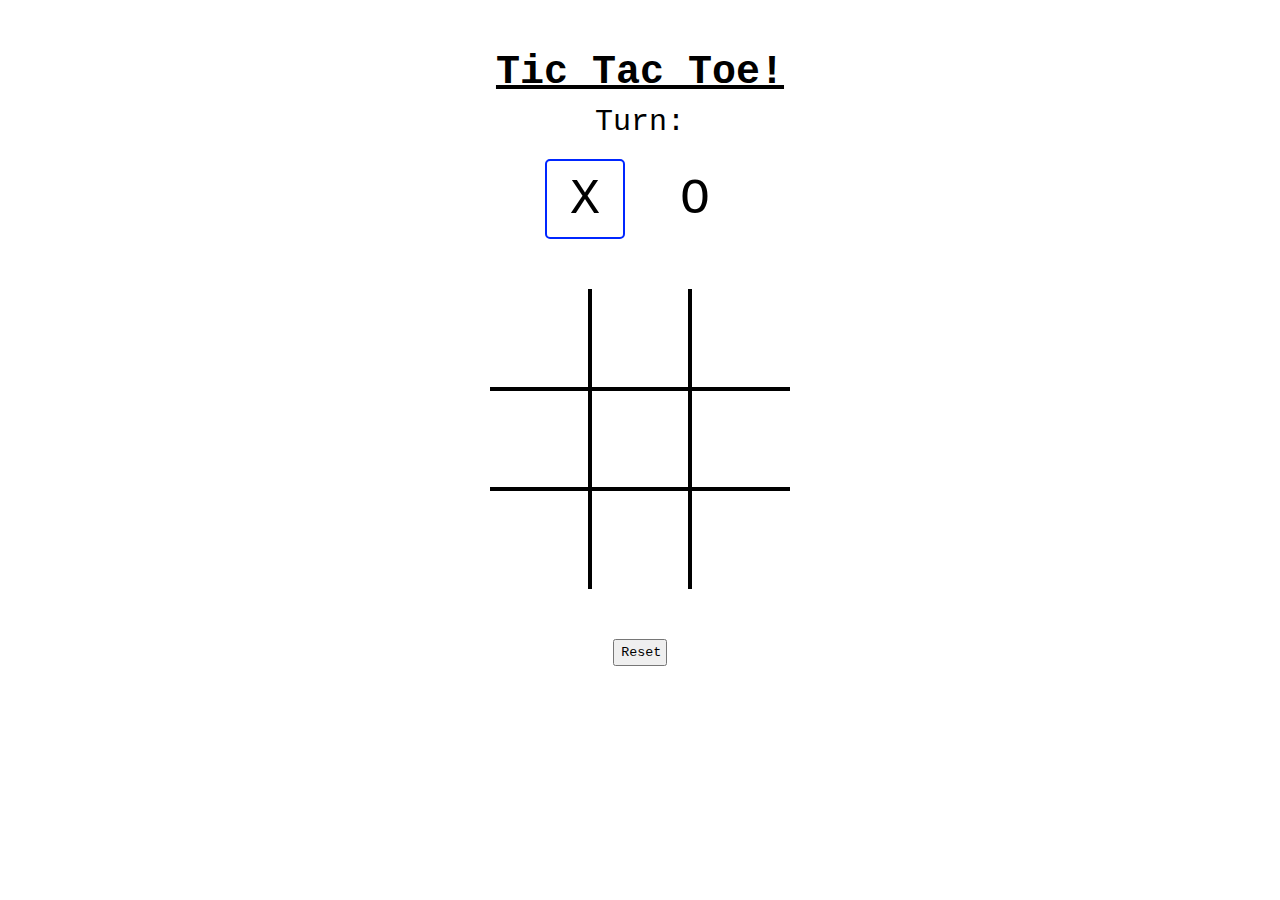
==== index.html @ 90eef6b8 "Added turn indication" ====
<!DOCTYPE html>
<html lang="en">
  <head>
    <meta charset="UTF-8" />
    <meta http-equiv="X-UA-Compatible" content="IE=edge" />
    <meta name="viewport" content="width=device-width, initial-scale=1.0" />
    <link rel="stylesheet" href="style.css" />
    <script src="./scripts.js" defer></script>
    <title>Tic Tac Toe</title>
  </head>
  <body>
    <div id="header">
      <div class="title">Tic Tac Toe!</div>
    </div>
    <!-- <div id="score-container">
        <div id="score-player" >Player: 0</div>
        <div id="score-computer">Computer: 0</div>
      </div> -->
      <div id="text">Turn:</div>
      <div id="turn-container">
        <div id="x-turn" class="turn">X</div>
        <div id="o-turn">O</div>
      </div>

    <div id="board-container">
      <div id="board">
        <div data-cell></div>
        <div data-cell></div>
        <div data-cell></div>
        <div data-cell></div>
        <div data-cell></div>
        <div data-cell></div>
        <div data-cell></div>
        <div data-cell></div>
        <div data-cell></div>
      </div>
    </div>
    <button id="reset">Reset</button>
    <div id="win-popup">
      <h1 id="win-result"></h1>
    </div>
  </body>
</html>
---- style.css ----
* {
    margin: 0;
    box-sizing: border-box;
    font-family: 'Courier New', Courier, monospace;
}

body {
    display: flex;
    flex-direction: column;
    align-items: center;
    width: 100vw;
    height: 100vh;
}

.title {
    font-size: 40px;
    font-weight: 600;
    text-decoration: underline;
}

#header {
    padding-top: 50px;
    display: flex;
    width: 100%;
    align-items: center;
    justify-content: center;
}


#board-container {
    display: flex;
    flex-direction: column;
    margin-top: 50px;
}

#score-container{
    display: flex;
    justify-content: space-between;
    width: max(30%, 200px);
    margin-top: 50px;
    margin-bottom: 50px;
    align-items: center;
    padding-bottom: 20px;
}

#score-player, #score-computer {
    font-weight: 700;
    font-size: 19px;
}

#board {
    display: grid;
    grid-template-columns: repeat(3, 1fr);
}

#board :nth-child(-n + 3 ){
    border-top: none;
    
}

#board :nth-child(n + 7){
    border-bottom: none;
}

#board :nth-child(3n - 2) {
  border-left: none;
}

#board :nth-child(3n){
    border-right: none;
}

[data-cell]{
    display: flex;
    justify-content: center;
    align-items: center;
    font-size: 60px;
    font-weight: 500;
    border: solid 2px rgb(0, 0, 0);
    height: 100px;
    width: 100px;
}

[data-cell]:hover {
    cursor:pointer;
    background-color: rgba(0, 0, 0, 0.1);
}

button {
    font-size: 15 px;
    height: 2em;
    width: 4em;
    margin-top: 50px;
}

.active {
    visibility: visible;
}

#turn-container{
    display: flex;
    margin-top: 20px;
    gap: 30px;
}

 #text {
    width: 100%;
    text-align: center;
    margin-top: 10px;
    font-size: 30px;
}

#x-turn, #o-turn{
    height: 80px;
    width: 80px;
    display: flex;
    align-items: center;
    justify-content: center;
    border-radius: 5px;
    font-size: 50px;
}


.turn{
    border: 2px solid rgb(0, 38, 255);
}
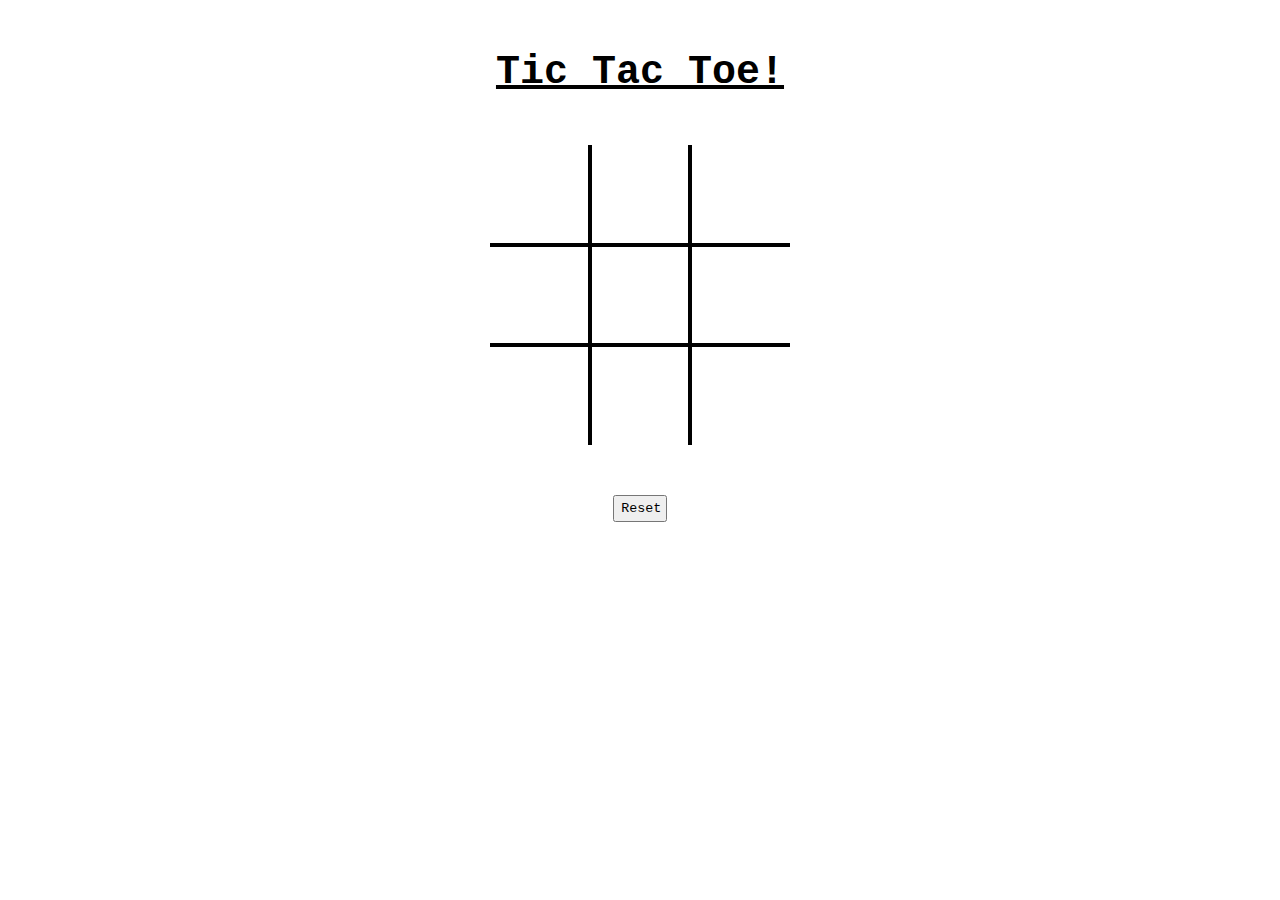
==== commit 9baf80e2: "Removed turn indication:" ====
--- a/index.html
+++ b/index.html
@@ -16,11 +16,7 @@
         <div id="score-player" >Player: 0</div>
         <div id="score-computer">Computer: 0</div>
       </div> -->
-      <div id="text">Turn:</div>
-      <div id="turn-container">
-        <div id="x-turn" class="turn">X</div>
-        <div id="o-turn">O</div>
-      </div>
+      
 
     <div id="board-container">
       <div id="board">
--- a/style.css
+++ b/style.css
@@ -97,30 +97,7 @@
     visibility: visible;
 }
 
-#turn-container{
-    display: flex;
+#win-popup {
     margin-top: 20px;
-    gap: 30px;
 }
 
- #text {
-    width: 100%;
-    text-align: center;
-    margin-top: 10px;
-    font-size: 30px;
-}
-
-#x-turn, #o-turn{
-    height: 80px;
-    width: 80px;
-    display: flex;
-    align-items: center;
-    justify-content: center;
-    border-radius: 5px;
-    font-size: 50px;
-}
-
-
-.turn{
-    border: 2px solid rgb(0, 38, 255);
-}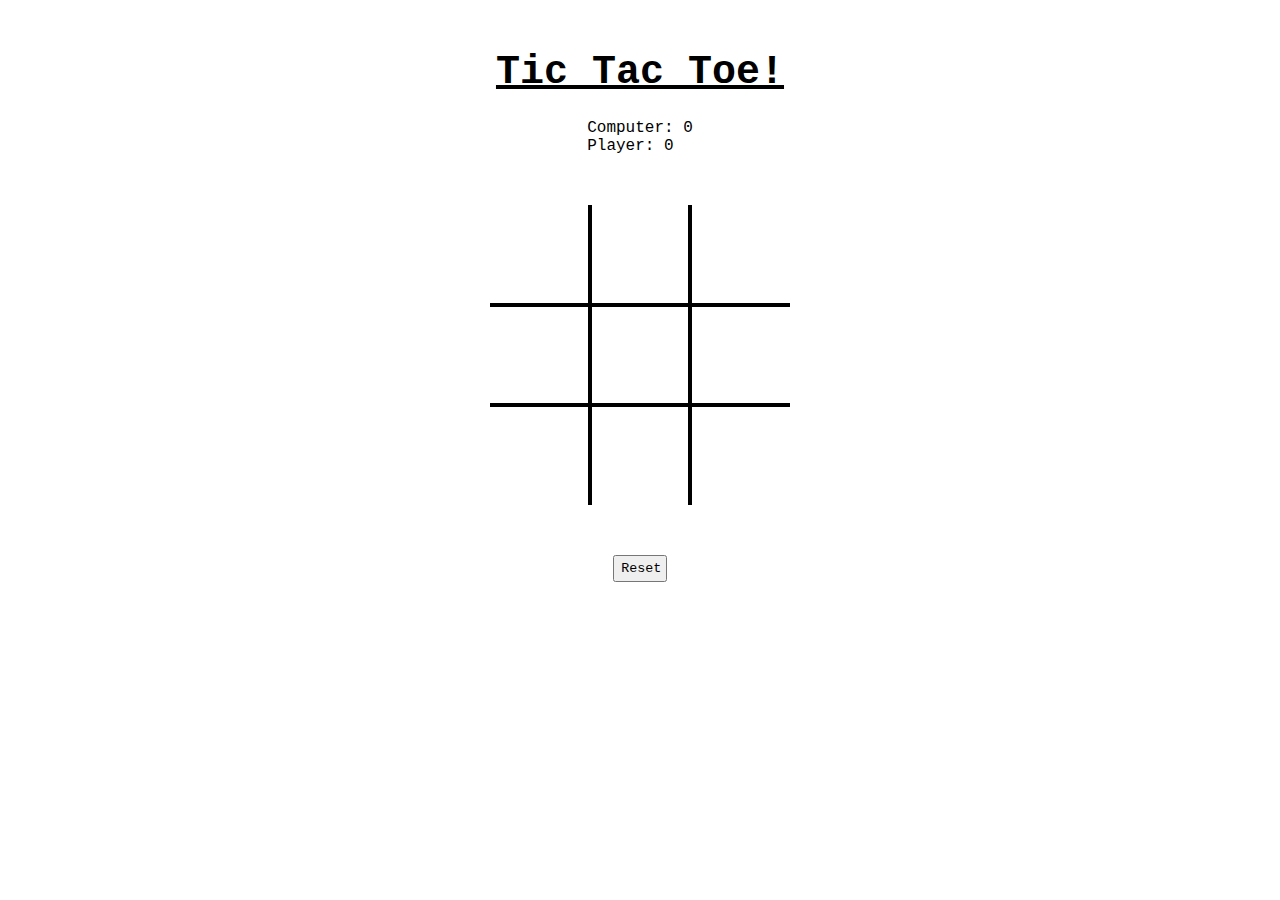
==== commit 44a0ca0b: "Added scoreboard" ====
--- a/index.html
+++ b/index.html
@@ -12,13 +12,14 @@
     <div id="header">
       <div class="title">Tic Tac Toe!</div>
     </div>
-    <!-- <div id="score-container">
-        <div id="score-player" >Player: 0</div>
-        <div id="score-computer">Computer: 0</div>
-      </div> -->
-      
+    <!-- TODO:  -->
+    <!-- Add scoreboard to track either player v. player OR player v. computer games -->
+    <div class="score">
+      <div class="computer-score"></div>
+      <div class="human-score"></div>
+    </div>
 
-    <div id="board-container">
+     <div id="board-container">
       <div id="board">
         <div data-cell></div>
         <div data-cell></div>
--- a/style.css
+++ b/style.css
@@ -33,19 +33,8 @@
     margin-top: 50px;
 }
 
-#score-container{
-    display: flex;
-    justify-content: space-between;
-    width: max(30%, 200px);
-    margin-top: 50px;
-    margin-bottom: 50px;
-    align-items: center;
-    padding-bottom: 20px;
-}
-
-#score-player, #score-computer {
-    font-weight: 700;
-    font-size: 19px;
+.score {
+    margin: 24px 0 0 0;
 }
 
 #board {
@@ -101,3 +90,18 @@
     margin-top: 20px;
 }
 
+#board :nth-child(1):hover {
+    border-top-left-radius: 10px;
+}
+
+#board :nth-child(3):hover {
+    border-top-right-radius: 10px;
+}
+
+#board :nth-child(7):hover {
+    border-bottom-left-radius: 10px;
+}
+
+#board :nth-child(9):hover {
+    border-bottom-right-radius: 10px;
+}
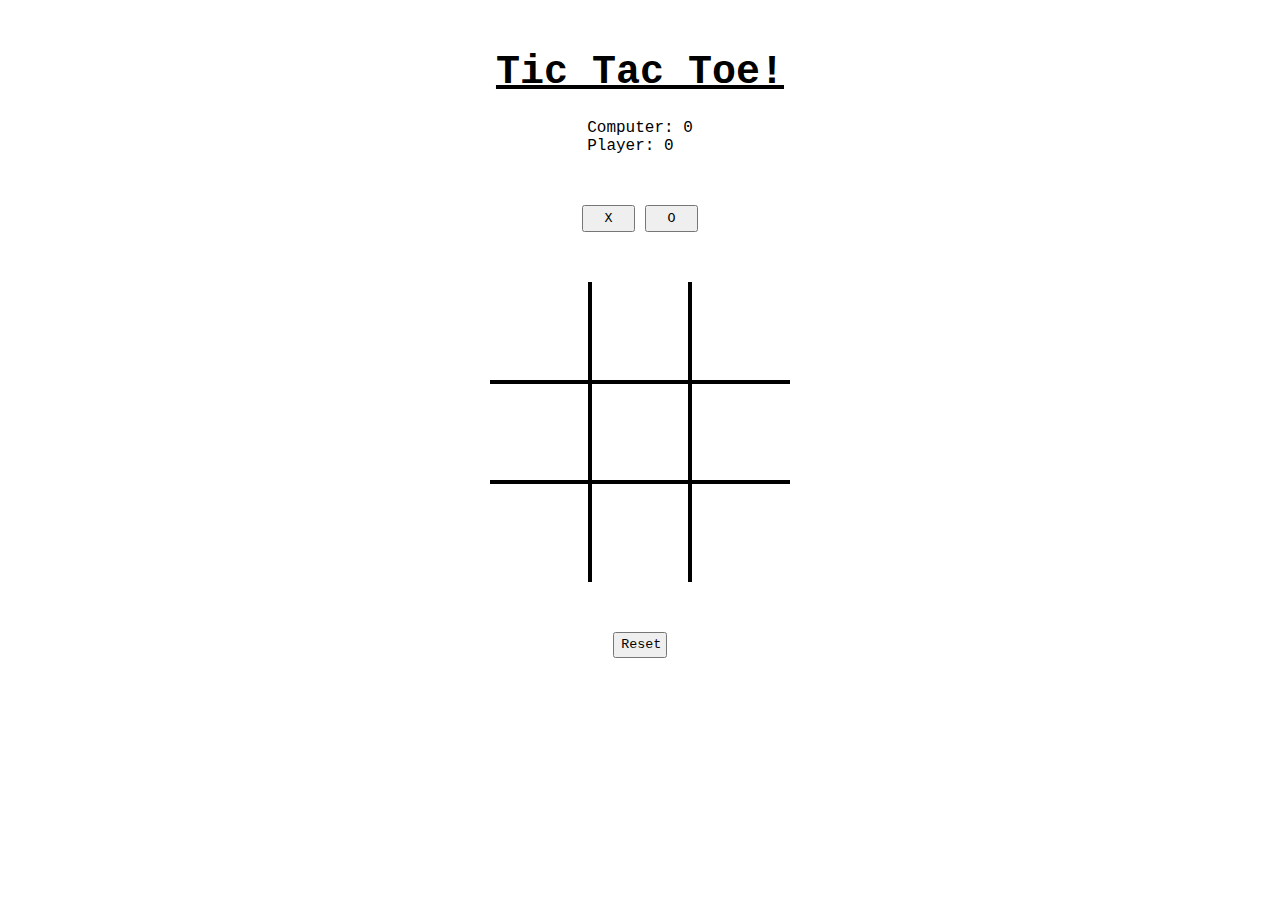
==== commit 85fc6a9a: "buggy but getting there" ====
--- a/index.html
+++ b/index.html
@@ -19,6 +19,10 @@
       <div class="human-score"></div>
     </div>
 
+    <div class="player-selection">
+      <button class="selection selected">X</button>
+      <button class="selection">O</button>
+    </div>
      <div id="board-container">
       <div id="board">
         <div data-cell></div>
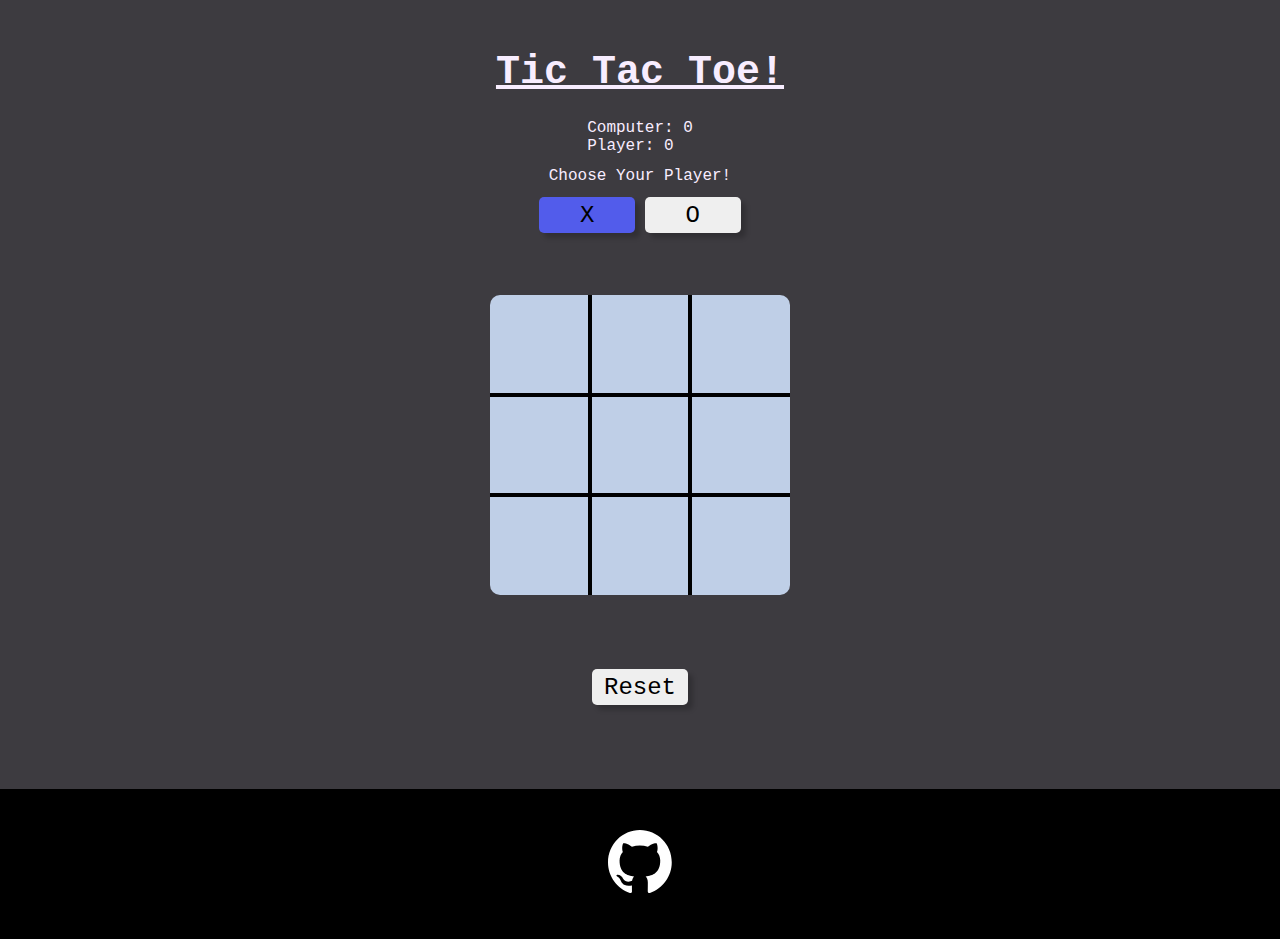
==== commit df6b27c7: "changed file structure, style and added github and TODO" ====
--- a/index.html
+++ b/index.html
@@ -4,22 +4,21 @@
     <meta charset="UTF-8" />
     <meta http-equiv="X-UA-Compatible" content="IE=edge" />
     <meta name="viewport" content="width=device-width, initial-scale=1.0" />
-    <link rel="stylesheet" href="style.css" />
-    <script src="./scripts.js" defer></script>
+    <link rel="stylesheet" href="css/style.css" />
+    <script src="js/main.js" defer></script>
     <title>Tic Tac Toe</title>
   </head>
   <body>
     <div id="header">
-      <div class="title">Tic Tac Toe!</div>
+      <h1>Tic Tac Toe!</h1>
     </div>
-    <!-- TODO:  -->
-    <!-- Add scoreboard to track either player v. player OR player v. computer games -->
     <div class="score">
       <div class="computer-score"></div>
       <div class="human-score"></div>
     </div>
 
     <div class="player-selection">
+      <div>Choose Your Player!</div>
       <button class="selection selected">X</button>
       <button class="selection">O</button>
     </div>
@@ -37,8 +36,14 @@
       </div>
     </div>
     <button id="reset">Reset</button>
-    <div id="win-popup">
-      <h1 id="win-result"></h1>
+    <div class="win-popup">
+      <h2 class="win-result"></h1>
     </div>
+
+    <footer>
+      <a href="https://github.com/CodingGeeneeus">
+        <img src="assets/github-mark-white.svg" alt="Github Company logo">
+      </a>
+    </footer>
   </body>
 </html>
--- a/css/style.css
+++ b/css/style.css
@@ -0,0 +1,157 @@
+* {
+    margin: 0;
+    box-sizing: border-box;
+    font-family: 'Courier New', Courier, monospace;
+}
+
+:root {
+    --dark  : #3d3b40;
+    --blue  : #525ceb;
+    --slate : #bfcfe7;
+    --pink  : #f8edff;
+    --green : #24cc44;
+}
+
+body {
+    background-color: var(--dark);
+    display: flex;
+    flex-direction: column;
+    align-items: center;
+    color: var(--pink);
+    font-size: 100%;
+}
+
+h1 {
+    color: var(--pink);
+    font-size: 40px;
+    font-weight: 600;
+    text-decoration: underline;
+}
+
+#header {
+    padding-top: 50px;
+    display: flex;
+    width: 100%;
+    align-items: center;
+    justify-content: center;
+}
+
+
+#board-container {
+    display: flex;
+    margin: 50px auto;
+}
+
+.player-selection {
+    margin: 12px;
+    text-align: center;
+}
+
+button {
+    font-size: 24px;
+    height: 1.5em;
+    width: 4em;
+    margin-top: 24px;
+    border: 3px solid transparent;
+    border-radius: 5px;
+    box-shadow: 5px 5px 5px rgba(0, 0, 0, 0.2);
+}
+
+button:hover{
+    cursor: pointer;
+    /* border-color: #1f51ff; */
+    box-shadow: 5px 5px 5px rgba(31, 81, 255, 0.5);
+}
+
+.player-selection > button {
+    margin-top: 12px;
+}
+
+.selected {
+    background-color: var(--blue); 
+}
+
+
+.score {
+    margin: 24px 0 0 0;
+}
+
+#board {
+    display: grid;
+    grid-template-columns: repeat(3, 1fr);
+}
+
+#board :nth-child(-n + 3 ){
+    border-top: none;
+    
+}
+
+#board :nth-child(n + 7){
+    border-bottom: none;
+}
+
+#board :nth-child(3n - 2) {
+  border-left: none;
+}
+
+#board :nth-child(3n){
+    border-right: none;
+}
+
+[data-cell]{
+    color: var(--dark);
+    display: flex;
+    justify-content: center;
+    align-items: center;
+    font-size: 60px;
+    font-weight: 500;
+    border: solid 2px rgb(0, 0, 0);
+    height: 100px;
+    width: 100px;
+    background-color: var(--slate);
+}
+
+[data-cell]:hover {
+    background-color: #9cadd6;
+    cursor:pointer;
+}
+
+.active {
+    visibility: visible;
+}
+
+.win-popup {
+    margin-top: 20px;
+}
+
+#board > *:nth-child(1){
+    border-top-left-radius: 10px;
+}
+
+#board > *:nth-child(3){
+    border-top-right-radius: 10px;
+}
+
+#board > *:nth-child(7){
+    border-bottom-left-radius: 10px;
+}
+
+#board > *:nth-child(9){
+    border-bottom-right-radius: 10px;
+}
+
+
+footer {
+    background-color: black;
+    width: 100%;
+    height: 150px;
+    display: flex;
+    align-items: center;
+    justify-content: center;
+    margin: 64px 0 0 0;
+}
+
+footer img {
+    width: 64px;
+    height: auto;
+}
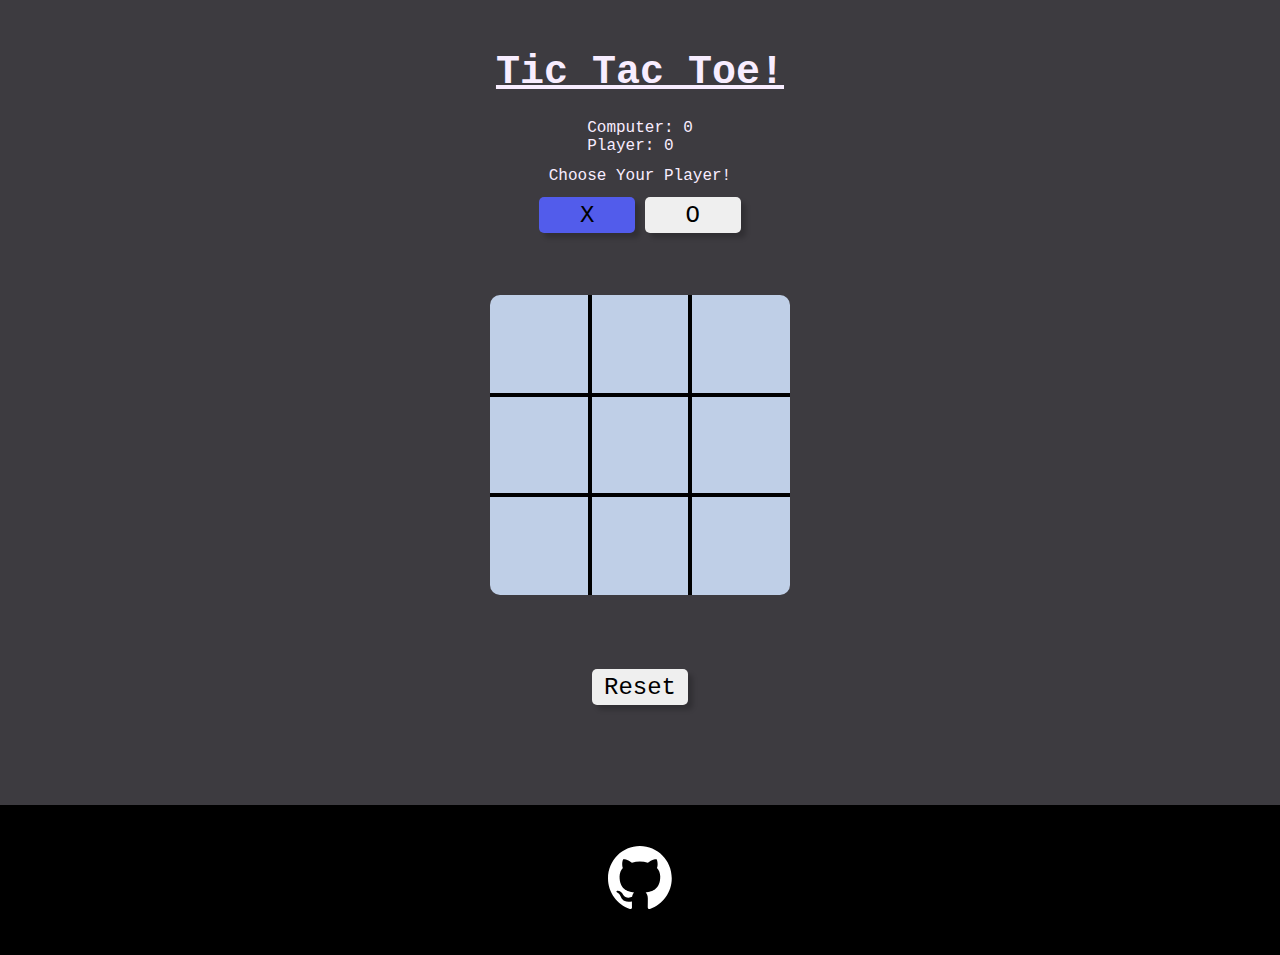
==== commit 107927b2: "fix weird selector and win popup" ====
--- a/index.html
+++ b/index.html
@@ -9,9 +9,9 @@
     <title>Tic Tac Toe</title>
   </head>
   <body>
-    <div id="header">
+    <header>
       <h1>Tic Tac Toe!</h1>
-    </div>
+    </header>
     <div class="score">
       <div class="computer-score"></div>
       <div class="human-score"></div>
--- a/css/style.css
+++ b/css/style.css
@@ -28,14 +28,13 @@
     text-decoration: underline;
 }
 
-#header {
+header {
     padding-top: 50px;
     display: flex;
     width: 100%;
     align-items: center;
     justify-content: center;
 }
-
 
 #board-container {
     display: flex;
@@ -122,6 +121,14 @@
 
 .win-popup {
     margin-top: 20px;
+    justify-content: center;
+    height: 1em;
+}
+
+.win-result {
+    display: flex;
+    margin: 0 auto;
+    position: relative;
 }
 
 #board > *:nth-child(1){
@@ -149,6 +156,7 @@
     align-items: center;
     justify-content: center;
     margin: 64px 0 0 0;
+    text-align: center;
 }
 
 footer img {
